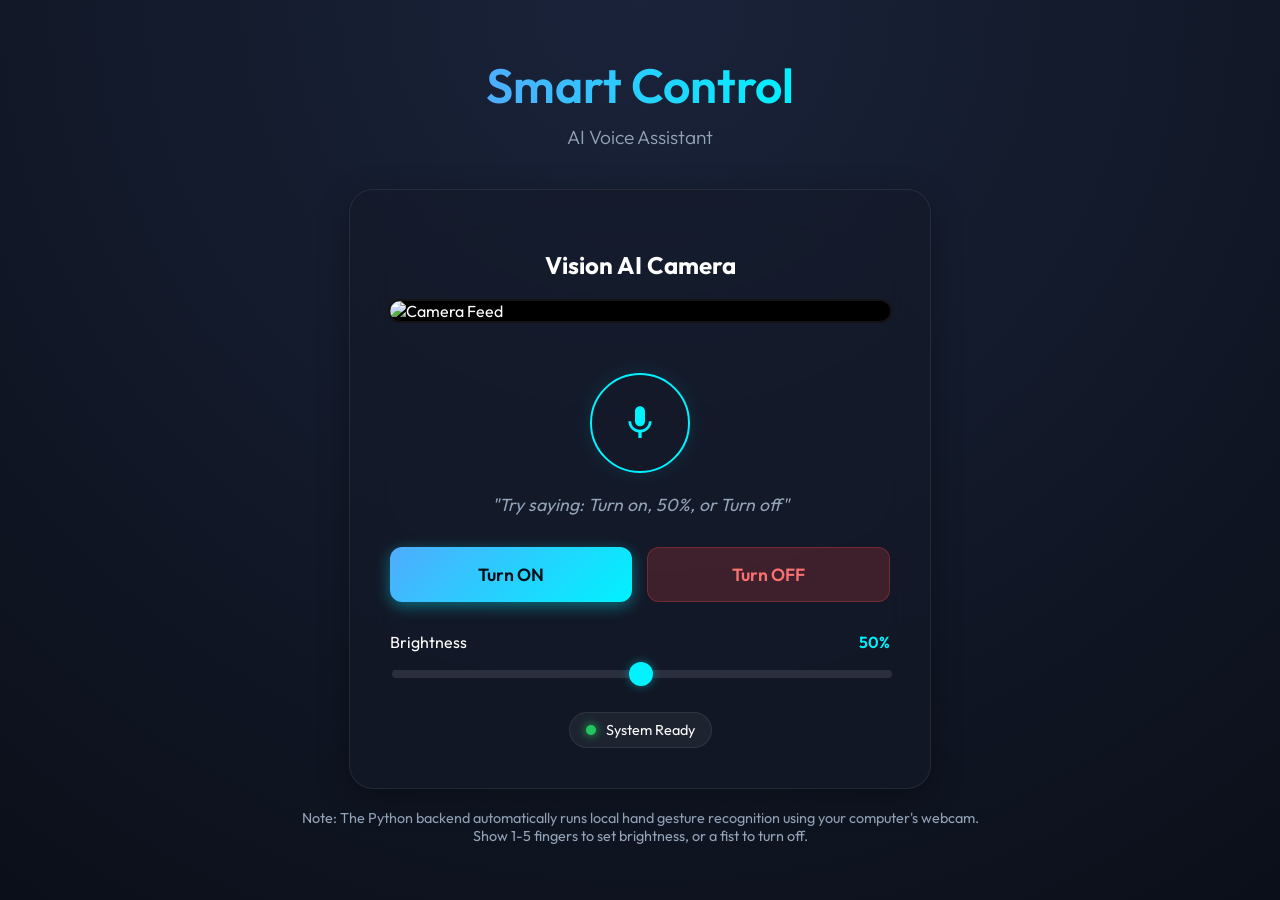
==== templates/index.html @ fc06533f "Initial commit of Smart LED NavisLLM Architecture" ====
<!DOCTYPE html>
<html lang="en">
<head>
    <meta charset="UTF-8">
    <meta name="viewport" content="width=device-width, initial-scale=1.0">
    <title>Smart LED Controller</title>
    <link href="https://fonts.googleapis.com/css2?family=Outfit:wght@300;400;600&display=swap" rel="stylesheet">
    <style>
        :root {
            --bg-color: #0b0f19;
            --glass-bg: rgba(20, 25, 40, 0.6);
            --glass-border: rgba(255, 255, 255, 0.08);
            --accent: #00f2fe;
            --accent-glow: rgba(0, 242, 254, 0.4);
            --text-main: #ffffff;
            --text-dim: #94a3b8;
        }

        body {
            margin: 0;
            font-family: 'Outfit', sans-serif;
            background: radial-gradient(circle at top, #1a233a 0%, var(--bg-color) 100%);
            color: var(--text-main);
            min-height: 100vh;
            display: flex;
            flex-direction: column;
            align-items: center;
            justify-content: center;
            padding: 20px;
            box-sizing: border-box;
        }

        h1 {
            font-size: 3rem;
            margin: 0 0 10px 0;
            background: linear-gradient(90deg, #4facfe 0%, #00f2fe 100%);
            -webkit-background-clip: text;
            -webkit-text-fill-color: transparent;
            font-weight: 600;
        }

        .subtitle {
            color: var(--text-dim);
            margin-bottom: 40px;
            font-weight: 300;
            font-size: 1.2rem;
        }

        .card {
            background: var(--glass-bg);
            backdrop-filter: blur(20px);
            -webkit-backdrop-filter: blur(20px);
            border: 1px solid var(--glass-border);
            border-radius: 24px;
            padding: 40px;
            width: 100%;
            max-width: 500px;
            box-shadow: 0 8px 32px rgba(0, 0, 0, 0.3);
            display: flex;
            flex-direction: column;
            align-items: center;
        }

        .mic-btn {
            width: 100px;
            height: 100px;
            border-radius: 50%;
            background: var(--glass-bg);
            border: 2px solid var(--accent);
            display: flex;
            justify-content: center;
            align-items: center;
            cursor: pointer;
            transition: all 0.3s;
            margin: 20px 0;
            box-shadow: 0 0 20px rgba(0, 242, 254, 0.1);
        }

        .mic-btn.active {
            background: var(--accent);
            box-shadow: 0 0 40px var(--accent-glow);
            transform: scale(1.1);
        }

        .mic-btn svg {
            width: 40px;
            height: 40px;
            fill: var(--accent);
            transition: all 0.3s;
        }

        .mic-btn.active svg { fill: #0b0f19; }

        #transcript {
            min-height: 24px;
            color: var(--text-dim);
            font-style: italic;
            margin-bottom: 30px;
            text-align: center;
            font-size: 1.1rem;
        }

        .btn-group {
            display: flex;
            gap: 15px;
            width: 100%;
        }

        button.manual-btn {
            flex: 1;
            padding: 15px;
            border: none;
            border-radius: 12px;
            font-size: 1.1rem;
            font-family: inherit;
            font-weight: 600;
            cursor: pointer;
            transition: all 0.3s ease;
        }

        button.primary {
            background: linear-gradient(135deg, #4facfe 0%, #00f2fe 100%);
            color: #0b0f19;
            box-shadow: 0 4px 15px var(--accent-glow);
        }

        button.primary:hover {
            box-shadow: 0 6px 20px var(--accent-glow);
            transform: translateY(-2px);
        }

        button.danger {
            background: rgba(239, 68, 68, 0.2);
            color: #f87171;
            border: 1px solid rgba(239, 68, 68, 0.3);
        }

        button.danger:hover {
            background: rgba(239, 68, 68, 0.3);
            transform: translateY(-2px);
        }

        .slider-container {
            width: 100%;
            margin-top: 30px;
        }

        input[type=range] {
            -webkit-appearance: none;
            width: 100%;
            background: transparent;
        }

        input[type=range]::-webkit-slider-thumb {
            -webkit-appearance: none;
            height: 24px;
            width: 24px;
            border-radius: 50%;
            background: var(--accent);
            cursor: pointer;
            margin-top: -8px;
            box-shadow: 0 0 10px var(--accent-glow);
        }

        input[type=range]::-webkit-slider-runnable-track {
            width: 100%;
            height: 8px;
            cursor: pointer;
            background: rgba(255, 255, 255, 0.1);
            border-radius: 4px;
        }

        .status-badge {
            display: inline-flex;
            align-items: center;
            padding: 8px 16px;
            background: rgba(255, 255, 255, 0.05);
            border-radius: 20px;
            font-size: 0.9rem;
            margin-top: 30px;
            border: 1px solid var(--glass-border);
        }

        .pulse {
            width: 10px;
            height: 10px;
            border-radius: 50%;
            background: #22c55e;
            margin-right: 10px;
            box-shadow: 0 0 10px #22c55e;
            animation: pulse 2s infinite;
        }

        .pulse.off { background: #ef4444; box-shadow: 0 0 10px #ef4444; }

        @keyframes pulse {
            0% { transform: scale(0.95); opacity: 0.8; }
            50% { transform: scale(1.1); opacity: 1; }
            100% { transform: scale(0.95); opacity: 0.8; }
        }
        
        .info-panel {
            margin-top: 20px;
            font-size: 0.9rem;
            color: var(--text-dim);
            text-align: center;
        }

    </style>
</head>
<body>

    <h1>Smart Control</h1>
    <div class="subtitle">AI Voice Assistant</div>

    <div class="card">
        <h2>Vision AI Camera</h2>
        <div class="video-container" style="width: 100%; border-radius: 16px; overflow: hidden; border: 2px solid var(--glass-border); background: #000; margin-bottom: 30px;">
            <img src="/video_feed" alt="Camera Feed" style="width: 100%; height: auto; display: block; object-fit: cover;">
        </div>

        <button class="mic-btn" id="micBtn" title="Click to speak">
            <svg viewBox="0 0 24 24">
                <path d="M12 14c1.66 0 2.99-1.34 2.99-3L15 5c0-1.66-1.34-3-3-3S9 3.34 9 5v6c0 1.66 1.34 3 3 3zm5.3-3c0 3-2.54 5.1-5.3 5.1S6.7 14 6.7 11H5c0 3.41 2.72 6.23 6 6.72V21h2v-3.28c3.28-.48 6-3.3 6-6.72h-1.7z"/>
            </svg>
        </button>
        <div id="transcript">"Try saying: Turn on, 50%, or Turn off"</div>

        <div class="btn-group">
            <button class="manual-btn primary" onclick="sendCommand(1, 255)">Turn ON</button>
            <button class="manual-btn danger" onclick="sendCommand(0, 0)">Turn OFF</button>
        </div>

        <div class="slider-container">
            <div style="display: flex; justify-content: space-between; margin-bottom: 10px;">
                <span>Brightness</span>
                <span id="valDisplay" style="font-weight: 600; color: var(--accent);">50%</span>
            </div>
            <input type="range" min="0" max="255" value="127" id="bSlider" oninput="slideChange(this.value)" onchange="slideSet(this.value)">
        </div>

        <div class="status-badge">
            <div class="pulse" id="statusPulse"></div>
            <span id="sysStatus">System Ready</span>
        </div>
    </div>
    
    <div class="info-panel">
        Note: The Python backend automatically runs local hand gesture recognition using your computer's webcam. <br>Show 1-5 fingers to set brightness, or a fist to turn off.
    </div>

    <script>
        const statusPulse = document.getElementById('statusPulse');
        const sysStatus = document.getElementById('sysStatus');
        const valDisplay = document.getElementById('valDisplay');
        const bSlider = document.getElementById('bSlider');

        function updateUI(power, brightness) {
            bSlider.value = brightness;
            let pct = Math.round((brightness / 255) * 100);
            valDisplay.innerText = pct + '%';
            
            if (power == 0) {
                statusPulse.className = 'pulse off';
                sysStatus.innerText = 'LED is OFF';
            } else {
                statusPulse.className = 'pulse';
                sysStatus.innerText = 'LED is ON';
            }
        }

        async function sendCommand(power, brightness) {
            updateUI(power, brightness);
            try {
                await fetch('/api/led', {
                    method: 'POST',
                    headers: { 'Content-Type': 'application/json' },
                    body: JSON.stringify({ power: power, brightness: brightness })
                });
            } catch (e) {
                console.error("API Error", e);
            }
        }

        function slideChange(val) {
            let pct = Math.round((val / 255) * 100);
            valDisplay.innerText = pct + '%';
        }

        function slideSet(val) {
            let power = val > 0 ? 1 : 0;
            sendCommand(power, parseInt(val));
        }

        // Periodically sync UI with backend state (in case gestures changed it)
        setInterval(async () => {
            try {
                let res = await fetch('/api/state');
                let state = await res.json();
                updateUI(state.power, state.brightness);
            } catch (e) {}
        }, 1000);

        // --- VOICE RECOGNITION ---
        const micBtn = document.getElementById('micBtn');
        const transcriptDiv = document.getElementById('transcript');
        let isListening = false;
        
        const SpeechRecognition = window.SpeechRecognition || window.webkitSpeechRecognition;
        if (SpeechRecognition) {
            const recognition = new SpeechRecognition();
            recognition.continuous = true;
            recognition.interimResults = false;

            recognition.onstart = () => {
                isListening = true;
                micBtn.classList.add('active');
            };

            recognition.onend = () => {
                isListening = false;
                micBtn.classList.remove('active');
            };

            recognition.onresult = (event) => {
                const text = event.results[event.results.length - 1][0].transcript.toLowerCase();
                transcriptDiv.innerText = '"' + text + '"';
                
                if (text.includes("turn on") || text.includes("light on")) {
                    sendCommand(1, 255);
                } else if (text.includes("turn off") || text.includes("light off") || text.includes("shut down")) {
                    sendCommand(0, 0);
                } else {
                    const match = text.match(/(\d+)/);
                    if (match) {
                        let pct = Math.min(100, Math.max(0, parseInt(match[1])));
                        let brightness = Math.round((pct / 100) * 255);
                        sendCommand(1, brightness);
                    }
                }
            };

            micBtn.onclick = () => {
                if (isListening) recognition.stop();
                else recognition.start();
            };
        } else {
            transcriptDiv.innerText = "Voice commands not supported in this browser.";
            micBtn.style.opacity = '0.5';
            micBtn.style.cursor = 'not-allowed';
        }
    </script>
</body>
</html>
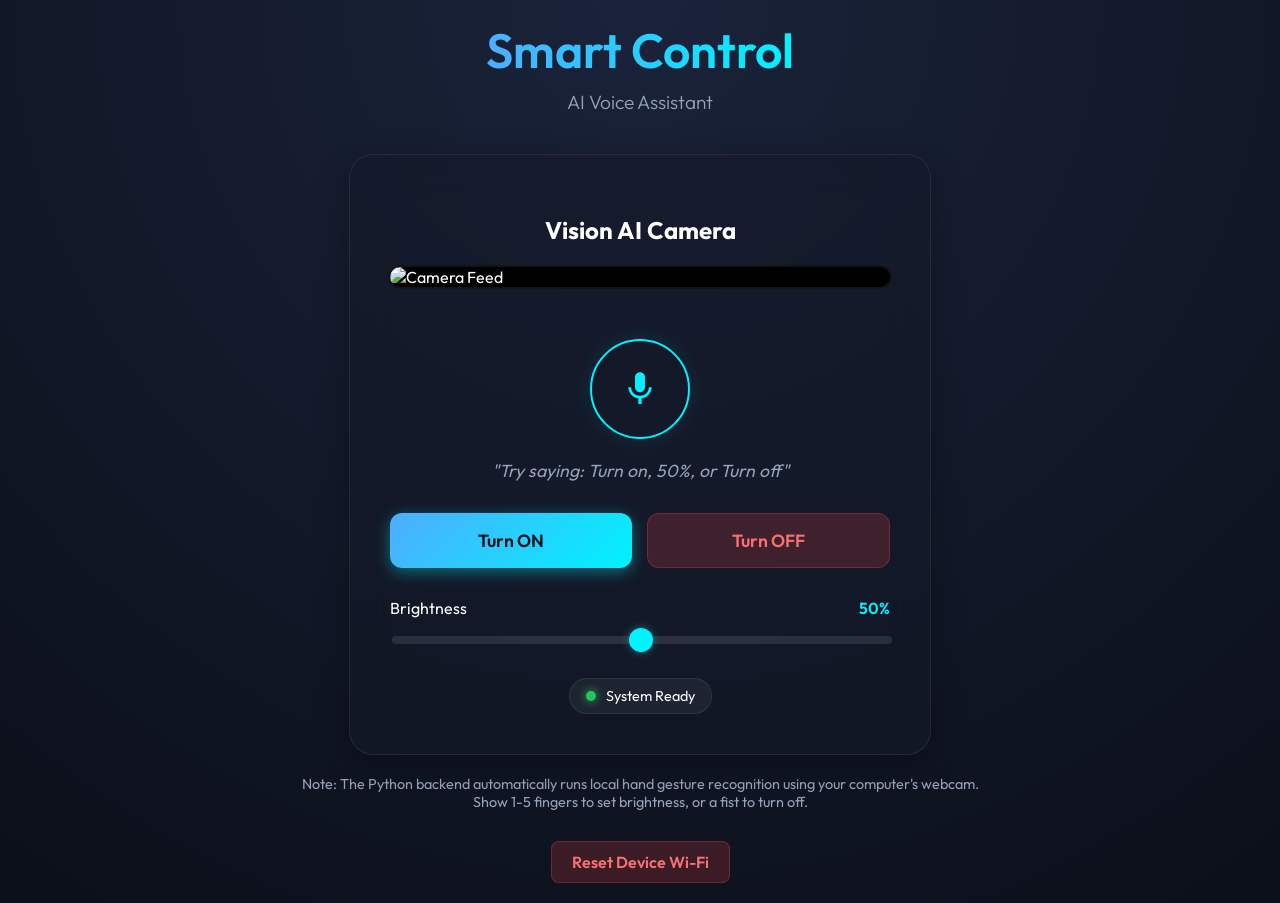
==== commit 9142d9a0: "Migrate to MQTT via Adafruit IO, add WiFiManager and .env support" ====
--- a/templates/index.html
+++ b/templates/index.html
@@ -249,6 +249,12 @@
         Note: The Python backend automatically runs local hand gesture recognition using your computer's webcam. <br>Show 1-5 fingers to set brightness, or a fist to turn off.
     </div>
 
+    <div style="margin-top: 30px; text-align: center;">
+        <button class="manual-btn danger" style="padding: 10px 20px; font-size: 1rem; border-radius: 8px;" onclick="resetDevice()">
+            Reset Device Wi-Fi
+        </button>
+    </div>
+
     <script>
         const statusPulse = document.getElementById('statusPulse');
         const sysStatus = document.getElementById('sysStatus');
@@ -279,6 +285,18 @@
                 });
             } catch (e) {
                 console.error("API Error", e);
+            }
+        }
+
+        async function resetDevice() {
+            if (confirm("Are you sure you want to wipe the ESP8266's Wi-Fi credentials? This will restart the device in setup mode.")) {
+                try {
+                    await fetch('/reset-device', { method: 'POST' });
+                    alert("Reset command sent. The device will restart shortly.");
+                } catch (e) {
+                    console.error("Error resetting device:", e);
+                    alert("Failed to send reset command.");
+                }
             }
         }
 
